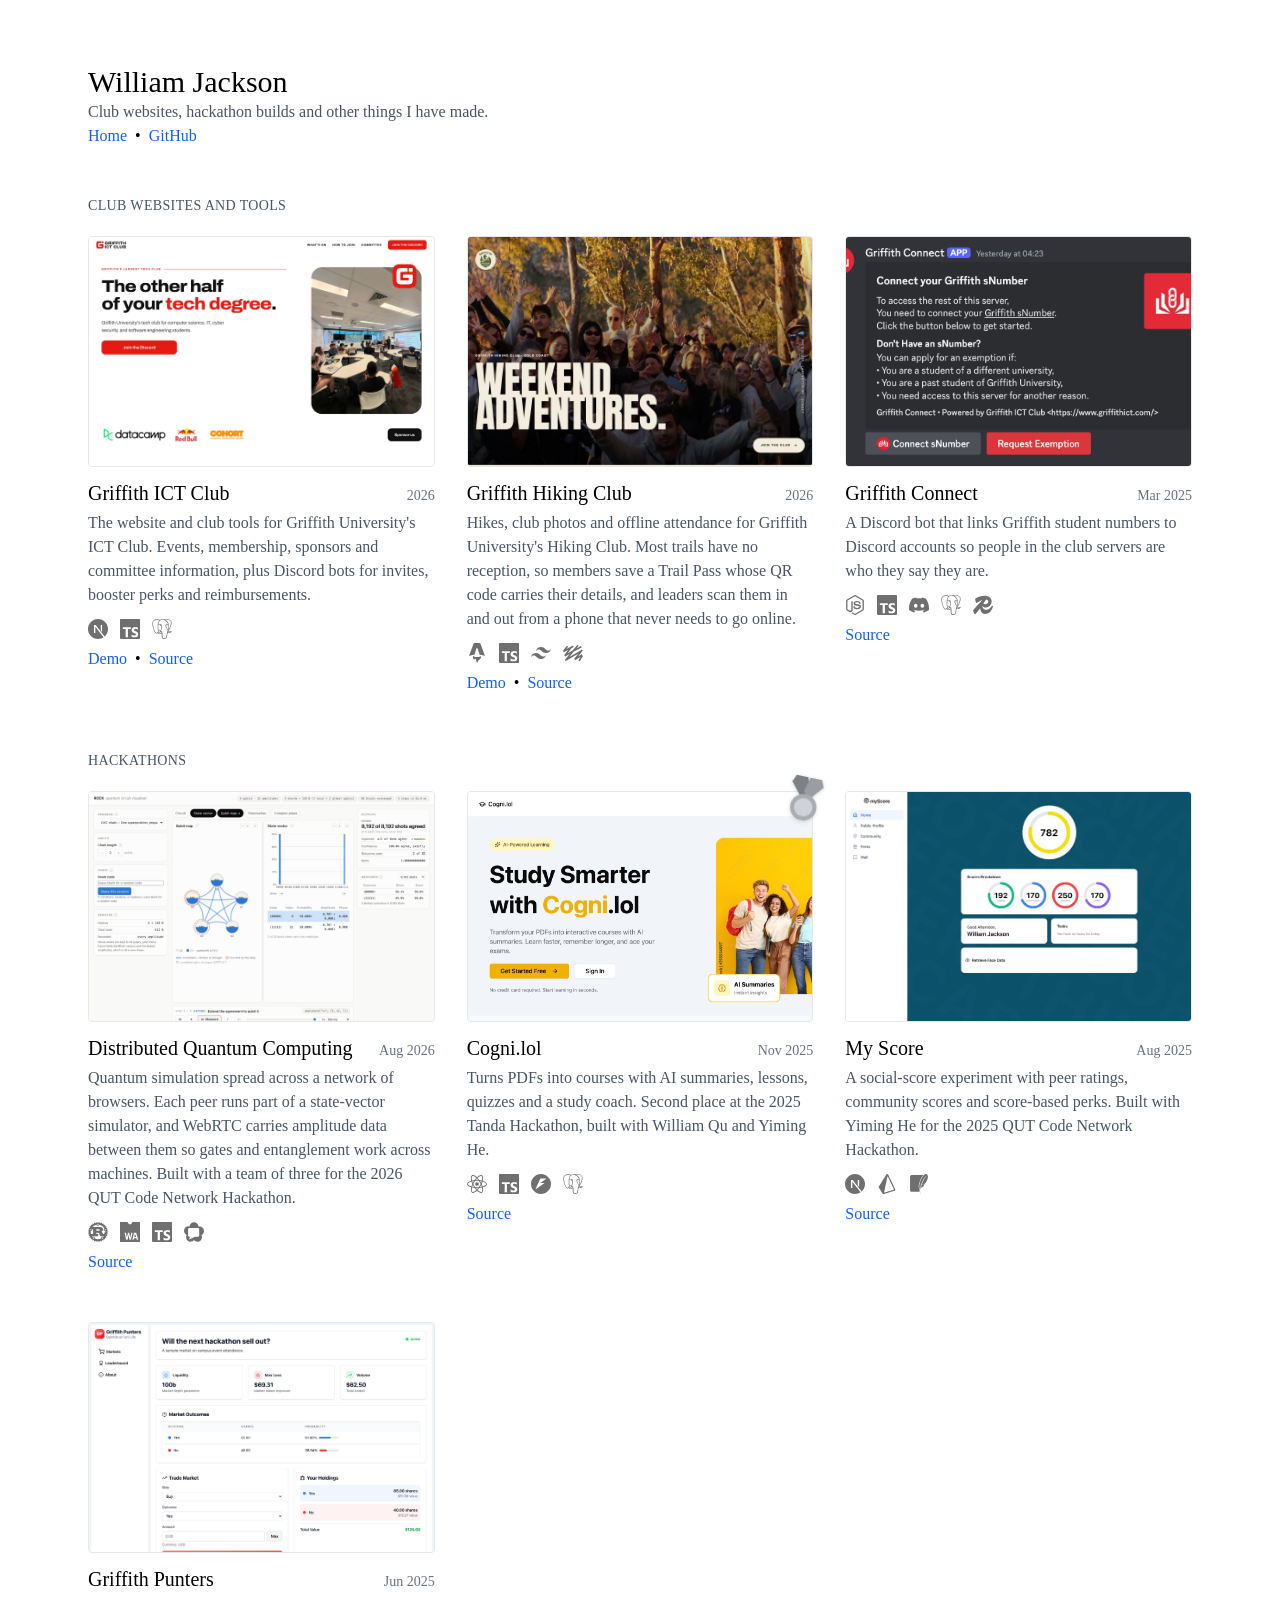
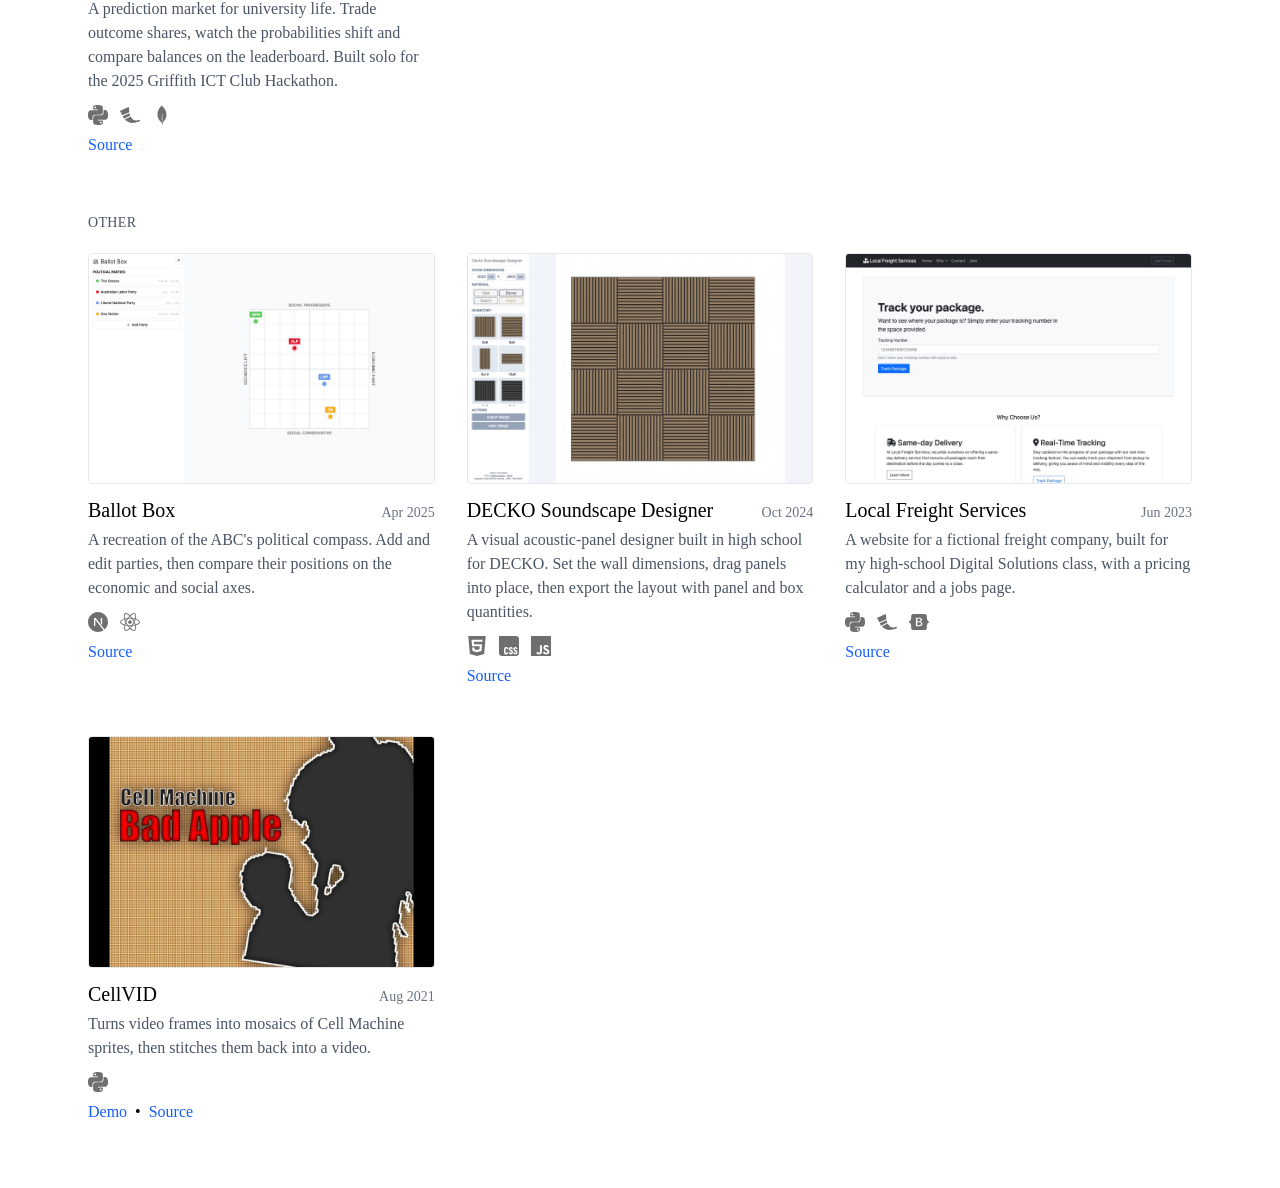
==== projects/index.html @ a57a6706 "add a projects page and link it from the homepage Replaces the Email link on the homepage with Proje" ====
<!doctype html>
<html lang="en" class="h-full">
  <head>
    <meta charset="UTF-8" />
    <meta name="viewport" content="width=device-width, initial-scale=1.0" />
    <title>Projects · William Jackson</title>
    <link rel="stylesheet" href="../output.css" />
    <link rel="icon" href="../favicon.png" type="image/png" />
  </head>
  <body class="w-full min-h-full font-serif">
    <main class="max-w-6xl mx-auto px-6 py-16">
      <header class="mb-12">
        <h1 class="text-3xl">
          <a href="../" class="hover:underline">William Jackson</a>
        </h1>
        <p class="text-md text-gray-600">
          Club websites, hackathon builds and other things I have made.
        </p>
        <div class="flex">
          <a href="../" class="text-blue-600 hover:underline">Home</a>
          <span class="mx-2">•</span>
          <a
            href="https://github.com/williamjaackson"
            class="text-blue-600 hover:underline"
            title="@williamjaackson"
            >GitHub</a
          >
        </div>
      </header>
      <h2
        class="text-gray-600 tracking-wide uppercase text-sm mb-5 mt-14 first-of-type:mt-0"
      >
        Club websites and tools
      </h2>
      <div class="grid gap-x-8 gap-y-12 sm:grid-cols-2 lg:grid-cols-3">
        <section>
          <a href="https://griffithict.club" class="relative block group/img"
            ><img
              src="./ict-club.jpg"
              alt="Griffith ICT Club homepage with its sponsors"
              class="w-full aspect-[3/2] object-cover object-top rounded border border-gray-200"
              loading="lazy"
          /></a>
          <div class="flex items-baseline justify-between gap-3 mt-3">
            <h3 class="text-xl">Griffith ICT Club</h3>
            <span class="text-sm text-gray-500 shrink-0">2026</span>
          </div>
          <p class="text-gray-600 mt-1">
            The website and club tools for Griffith University's ICT Club.
            Events, membership, sponsors and committee information, plus Discord
            bots for invites, booster perks and reimbursements.
          </p>
          <ul class="flex flex-wrap gap-3 mt-3">
            <li class="group relative cursor-default" data-tag>
              <img
                src="./icons/nextdotjs.svg"
                alt="Next.js"
                class="h-5 w-5 opacity-60 group-hover:opacity-100"
              /><span
                class="pointer-events-none absolute left-1/2 -translate-x-1/2 bottom-full mb-1.5 hidden group-hover:block group-data-open:block whitespace-nowrap rounded bg-gray-800 px-1.5 py-0.5 text-xs text-white"
                >Next.js</span
              >
            </li>
            <li class="group relative cursor-default" data-tag>
              <img
                src="./icons/typescript.svg"
                alt="TypeScript"
                class="h-5 w-5 opacity-60 group-hover:opacity-100"
              /><span
                class="pointer-events-none absolute left-1/2 -translate-x-1/2 bottom-full mb-1.5 hidden group-hover:block group-data-open:block whitespace-nowrap rounded bg-gray-800 px-1.5 py-0.5 text-xs text-white"
                >TypeScript</span
              >
            </li>
            <li class="group relative cursor-default" data-tag>
              <img
                src="./icons/postgresql.svg"
                alt="PostgreSQL"
                class="h-5 w-5 opacity-60 group-hover:opacity-100"
              /><span
                class="pointer-events-none absolute left-1/2 -translate-x-1/2 bottom-full mb-1.5 hidden group-hover:block group-data-open:block whitespace-nowrap rounded bg-gray-800 px-1.5 py-0.5 text-xs text-white"
                >PostgreSQL</span
              >
            </li>
          </ul>
          <p class="mt-2">
            <a
              href="https://griffithict.club"
              class="text-blue-600 hover:underline"
              >Demo</a
            ><span class="mx-2">•</span
            ><a
              href="https://github.com/williamjaackson/griffithict.club"
              class="text-blue-600 hover:underline"
              >Source</a
            >
          </p>
        </section>
        <section>
          <a href="https://griffithhiking.club" class="relative block group/img"
            ><img
              src="./hiking-club.jpg"
              alt="Griffith Hiking Club homepage"
              class="w-full aspect-[3/2] object-cover object-top rounded border border-gray-200"
              loading="lazy"
          /></a>
          <div class="flex items-baseline justify-between gap-3 mt-3">
            <h3 class="text-xl">Griffith Hiking Club</h3>
            <span class="text-sm text-gray-500 shrink-0">2026</span>
          </div>
          <p class="text-gray-600 mt-1">
            Hikes, club photos and offline attendance for Griffith University's
            Hiking Club. Most trails have no reception, so members save a Trail
            Pass whose QR code carries their details, and leaders scan them in
            and out from a phone that never needs to go online.
          </p>
          <ul class="flex flex-wrap gap-3 mt-3">
            <li class="group relative cursor-default" data-tag>
              <img
                src="./icons/astro.svg"
                alt="Astro"
                class="h-5 w-5 opacity-60 group-hover:opacity-100"
              /><span
                class="pointer-events-none absolute left-1/2 -translate-x-1/2 bottom-full mb-1.5 hidden group-hover:block group-data-open:block whitespace-nowrap rounded bg-gray-800 px-1.5 py-0.5 text-xs text-white"
                >Astro</span
              >
            </li>
            <li class="group relative cursor-default" data-tag>
              <img
                src="./icons/typescript.svg"
                alt="TypeScript"
                class="h-5 w-5 opacity-60 group-hover:opacity-100"
              /><span
                class="pointer-events-none absolute left-1/2 -translate-x-1/2 bottom-full mb-1.5 hidden group-hover:block group-data-open:block whitespace-nowrap rounded bg-gray-800 px-1.5 py-0.5 text-xs text-white"
                >TypeScript</span
              >
            </li>
            <li class="group relative cursor-default" data-tag>
              <img
                src="./icons/tailwindcss.svg"
                alt="Tailwind"
                class="h-5 w-5 opacity-60 group-hover:opacity-100"
              /><span
                class="pointer-events-none absolute left-1/2 -translate-x-1/2 bottom-full mb-1.5 hidden group-hover:block group-data-open:block whitespace-nowrap rounded bg-gray-800 px-1.5 py-0.5 text-xs text-white"
                >Tailwind</span
              >
            </li>
            <li class="group relative cursor-default" data-tag>
              <img
                src="./icons/sanity.svg"
                alt="Sanity"
                class="h-5 w-5 opacity-60 group-hover:opacity-100"
              /><span
                class="pointer-events-none absolute left-1/2 -translate-x-1/2 bottom-full mb-1.5 hidden group-hover:block group-data-open:block whitespace-nowrap rounded bg-gray-800 px-1.5 py-0.5 text-xs text-white"
                >Sanity</span
              >
            </li>
          </ul>
          <p class="mt-2">
            <a
              href="https://griffithhiking.club"
              class="text-blue-600 hover:underline"
              >Demo</a
            ><span class="mx-2">•</span
            ><a
              href="https://github.com/williamjaackson/griffithhiking.club"
              class="text-blue-600 hover:underline"
              >Source</a
            >
          </p>
        </section>
        <section>
          <a
            href="https://github.com/williamjaackson/griffith-connect"
            class="relative block group/img"
            ><img
              src="./griffith-connect.png"
              alt="The Griffith Connect welcome message in Discord"
              class="w-full aspect-[3/2] object-cover object-top rounded border border-gray-200"
              loading="lazy"
          /></a>
          <div class="flex items-baseline justify-between gap-3 mt-3">
            <h3 class="text-xl">Griffith Connect</h3>
            <span class="text-sm text-gray-500 shrink-0">Mar 2025</span>
          </div>
          <p class="text-gray-600 mt-1">
            A Discord bot that links Griffith student numbers to Discord
            accounts so people in the club servers are who they say they are.
          </p>
          <ul class="flex flex-wrap gap-3 mt-3">
            <li class="group relative cursor-default" data-tag>
              <img
                src="./icons/nodedotjs.svg"
                alt="Node.js"
                class="h-5 w-5 opacity-60 group-hover:opacity-100"
              /><span
                class="pointer-events-none absolute left-1/2 -translate-x-1/2 bottom-full mb-1.5 hidden group-hover:block group-data-open:block whitespace-nowrap rounded bg-gray-800 px-1.5 py-0.5 text-xs text-white"
                >Node.js</span
              >
            </li>
            <li class="group relative cursor-default" data-tag>
              <img
                src="./icons/typescript.svg"
                alt="TypeScript"
                class="h-5 w-5 opacity-60 group-hover:opacity-100"
              /><span
                class="pointer-events-none absolute left-1/2 -translate-x-1/2 bottom-full mb-1.5 hidden group-hover:block group-data-open:block whitespace-nowrap rounded bg-gray-800 px-1.5 py-0.5 text-xs text-white"
                >TypeScript</span
              >
            </li>
            <li class="group relative cursor-default" data-tag>
              <img
                src="./icons/discord.svg"
                alt="Discord.js"
                class="h-5 w-5 opacity-60 group-hover:opacity-100"
              /><span
                class="pointer-events-none absolute left-1/2 -translate-x-1/2 bottom-full mb-1.5 hidden group-hover:block group-data-open:block whitespace-nowrap rounded bg-gray-800 px-1.5 py-0.5 text-xs text-white"
                >Discord.js</span
              >
            </li>
            <li class="group relative cursor-default" data-tag>
              <img
                src="./icons/postgresql.svg"
                alt="PostgreSQL"
                class="h-5 w-5 opacity-60 group-hover:opacity-100"
              /><span
                class="pointer-events-none absolute left-1/2 -translate-x-1/2 bottom-full mb-1.5 hidden group-hover:block group-data-open:block whitespace-nowrap rounded bg-gray-800 px-1.5 py-0.5 text-xs text-white"
                >PostgreSQL</span
              >
            </li>
            <li class="group relative cursor-default" data-tag>
              <img
                src="./icons/redis.svg"
                alt="Redis"
                class="h-5 w-5 opacity-60 group-hover:opacity-100"
              /><span
                class="pointer-events-none absolute left-1/2 -translate-x-1/2 bottom-full mb-1.5 hidden group-hover:block group-data-open:block whitespace-nowrap rounded bg-gray-800 px-1.5 py-0.5 text-xs text-white"
                >Redis</span
              >
            </li>
          </ul>
          <p class="mt-2">
            <a
              href="https://github.com/williamjaackson/griffith-connect"
              class="text-blue-600 hover:underline"
              >Source</a
            >
          </p>
        </section>
      </div>
      <h2
        class="text-gray-600 tracking-wide uppercase text-sm mb-5 mt-14 first-of-type:mt-0"
      >
        Hackathons
      </h2>
      <div class="grid gap-x-8 gap-y-12 sm:grid-cols-2 lg:grid-cols-3">
        <section>
          <a
            href="https://github.com/williamjaackson/distributed-quantum-computing"
            class="relative block group/img"
            ><img
              src="./quantum.jpg"
              alt="Five-qubit GHZ simulation showing the qubit map and state vector"
              class="w-full aspect-[3/2] object-cover object-top rounded border border-gray-200"
              loading="lazy"
          /></a>
          <div class="flex items-baseline justify-between gap-3 mt-3">
            <h3 class="text-xl">Distributed Quantum Computing</h3>
            <span class="text-sm text-gray-500 shrink-0">Aug 2026</span>
          </div>
          <p class="text-gray-600 mt-1">
            Quantum simulation spread across a network of browsers. Each peer
            runs part of a state-vector simulator, and WebRTC carries amplitude
            data between them so gates and entanglement work across machines.
            Built with a team of three for the 2026 QUT Code Network Hackathon.
          </p>
          <ul class="flex flex-wrap gap-3 mt-3">
            <li class="group relative cursor-default" data-tag>
              <img
                src="./icons/rust.svg"
                alt="Rust"
                class="h-5 w-5 opacity-60 group-hover:opacity-100"
              /><span
                class="pointer-events-none absolute left-1/2 -translate-x-1/2 bottom-full mb-1.5 hidden group-hover:block group-data-open:block whitespace-nowrap rounded bg-gray-800 px-1.5 py-0.5 text-xs text-white"
                >Rust</span
              >
            </li>
            <li class="group relative cursor-default" data-tag>
              <img
                src="./icons/webassembly.svg"
                alt="WebAssembly"
                class="h-5 w-5 opacity-60 group-hover:opacity-100"
              /><span
                class="pointer-events-none absolute left-1/2 -translate-x-1/2 bottom-full mb-1.5 hidden group-hover:block group-data-open:block whitespace-nowrap rounded bg-gray-800 px-1.5 py-0.5 text-xs text-white"
                >WebAssembly</span
              >
            </li>
            <li class="group relative cursor-default" data-tag>
              <img
                src="./icons/typescript.svg"
                alt="TypeScript"
                class="h-5 w-5 opacity-60 group-hover:opacity-100"
              /><span
                class="pointer-events-none absolute left-1/2 -translate-x-1/2 bottom-full mb-1.5 hidden group-hover:block group-data-open:block whitespace-nowrap rounded bg-gray-800 px-1.5 py-0.5 text-xs text-white"
                >TypeScript</span
              >
            </li>
            <li class="group relative cursor-default" data-tag>
              <img
                src="./icons/webrtc.svg"
                alt="WebRTC"
                class="h-5 w-5 opacity-60 group-hover:opacity-100"
              /><span
                class="pointer-events-none absolute left-1/2 -translate-x-1/2 bottom-full mb-1.5 hidden group-hover:block group-data-open:block whitespace-nowrap rounded bg-gray-800 px-1.5 py-0.5 text-xs text-white"
                >WebRTC</span
              >
            </li>
          </ul>
          <p class="mt-2">
            <a
              href="https://github.com/williamjaackson/distributed-quantum-computing"
              class="text-blue-600 hover:underline"
              >Source</a
            >
          </p>
        </section>
        <section>
          <a
            href="https://github.com/williamjaackson/cogni.lol"
            class="relative block group/img"
            ><img
              src="./cogni-home.jpg"
              alt="Cogni.lol homepage"
              class="w-full aspect-[3/2] object-cover object-left-top rounded border border-gray-200"
              loading="lazy" /><span class="absolute -top-4 -right-4 rotate-12"
              ><svg
                xmlns="http://www.w3.org/2000/svg"
                viewBox="0 0 24 24"
                class="h-12 w-12 drop-shadow-sm"
                aria-label="Second place"
              >
                <path fill="#7d8187" d="M5.5 1h6l1.8 7.2-3.3 3.6L4 4.6z" />
                <path fill="#9a9ea4" d="M18.5 1h-6l-1.8 7.2 3.3 3.6L20 4.6z" />
                <circle cx="12" cy="16.2" r="6.6" fill="#a9acb1" />
                <circle cx="12" cy="16.2" r="4.6" fill="#d0d2d5" /></svg></span
          ></a>
          <div class="flex items-baseline justify-between gap-3 mt-3">
            <h3 class="text-xl">Cogni.lol</h3>
            <span class="text-sm text-gray-500 shrink-0">Nov 2025</span>
          </div>
          <p class="text-gray-600 mt-1">
            Turns PDFs into courses with AI summaries, lessons, quizzes and a
            study coach. Second place at the 2025 Tanda Hackathon, built with
            William Qu and Yiming He.
          </p>
          <ul class="flex flex-wrap gap-3 mt-3">
            <li class="group relative cursor-default" data-tag>
              <img
                src="./icons/react.svg"
                alt="React"
                class="h-5 w-5 opacity-60 group-hover:opacity-100"
              /><span
                class="pointer-events-none absolute left-1/2 -translate-x-1/2 bottom-full mb-1.5 hidden group-hover:block group-data-open:block whitespace-nowrap rounded bg-gray-800 px-1.5 py-0.5 text-xs text-white"
                >React</span
              >
            </li>
            <li class="group relative cursor-default" data-tag>
              <img
                src="./icons/typescript.svg"
                alt="TypeScript"
                class="h-5 w-5 opacity-60 group-hover:opacity-100"
              /><span
                class="pointer-events-none absolute left-1/2 -translate-x-1/2 bottom-full mb-1.5 hidden group-hover:block group-data-open:block whitespace-nowrap rounded bg-gray-800 px-1.5 py-0.5 text-xs text-white"
                >TypeScript</span
              >
            </li>
            <li class="group relative cursor-default" data-tag>
              <img
                src="./icons/fastapi.svg"
                alt="FastAPI"
                class="h-5 w-5 opacity-60 group-hover:opacity-100"
              /><span
                class="pointer-events-none absolute left-1/2 -translate-x-1/2 bottom-full mb-1.5 hidden group-hover:block group-data-open:block whitespace-nowrap rounded bg-gray-800 px-1.5 py-0.5 text-xs text-white"
                >FastAPI</span
              >
            </li>
            <li class="group relative cursor-default" data-tag>
              <img
                src="./icons/postgresql.svg"
                alt="PostgreSQL"
                class="h-5 w-5 opacity-60 group-hover:opacity-100"
              /><span
                class="pointer-events-none absolute left-1/2 -translate-x-1/2 bottom-full mb-1.5 hidden group-hover:block group-data-open:block whitespace-nowrap rounded bg-gray-800 px-1.5 py-0.5 text-xs text-white"
                >PostgreSQL</span
              >
            </li>
          </ul>
          <p class="mt-2">
            <a
              href="https://github.com/williamjaackson/cogni.lol"
              class="text-blue-600 hover:underline"
              >Source</a
            >
          </p>
        </section>
        <section>
          <a
            href="https://github.com/williamjaackson/my-score"
            class="relative block group/img"
            ><img
              src="./my-score.jpg"
              alt="The My Score dashboard with illustrative scores"
              class="w-full aspect-[3/2] object-cover object-top rounded border border-gray-200"
              loading="lazy"
          /></a>
          <div class="flex items-baseline justify-between gap-3 mt-3">
            <h3 class="text-xl">My Score</h3>
            <span class="text-sm text-gray-500 shrink-0">Aug 2025</span>
          </div>
          <p class="text-gray-600 mt-1">
            A social-score experiment with peer ratings, community scores and
            score-based perks. Built with Yiming He for the 2025 QUT Code
            Network Hackathon.
          </p>
          <ul class="flex flex-wrap gap-3 mt-3">
            <li class="group relative cursor-default" data-tag>
              <img
                src="./icons/nextdotjs.svg"
                alt="Next.js"
                class="h-5 w-5 opacity-60 group-hover:opacity-100"
              /><span
                class="pointer-events-none absolute left-1/2 -translate-x-1/2 bottom-full mb-1.5 hidden group-hover:block group-data-open:block whitespace-nowrap rounded bg-gray-800 px-1.5 py-0.5 text-xs text-white"
                >Next.js</span
              >
            </li>
            <li class="group relative cursor-default" data-tag>
              <img
                src="./icons/prisma.svg"
                alt="Prisma"
                class="h-5 w-5 opacity-60 group-hover:opacity-100"
              /><span
                class="pointer-events-none absolute left-1/2 -translate-x-1/2 bottom-full mb-1.5 hidden group-hover:block group-data-open:block whitespace-nowrap rounded bg-gray-800 px-1.5 py-0.5 text-xs text-white"
                >Prisma</span
              >
            </li>
            <li class="group relative cursor-default" data-tag>
              <img
                src="./icons/sqlite.svg"
                alt="SQLite"
                class="h-5 w-5 opacity-60 group-hover:opacity-100"
              /><span
                class="pointer-events-none absolute left-1/2 -translate-x-1/2 bottom-full mb-1.5 hidden group-hover:block group-data-open:block whitespace-nowrap rounded bg-gray-800 px-1.5 py-0.5 text-xs text-white"
                >SQLite</span
              >
            </li>
          </ul>
          <p class="mt-2">
            <a
              href="https://github.com/williamjaackson/my-score"
              class="text-blue-600 hover:underline"
              >Source</a
            >
          </p>
        </section>
        <section>
          <a
            href="https://github.com/williamjaackson/griffith-punters"
            class="relative block group/img"
            ><img
              src="./griffith-punters.jpg"
              alt="A Griffith Punters market with sample data"
              class="w-full aspect-[3/2] object-cover object-top rounded border border-gray-200"
              loading="lazy"
          /></a>
          <div class="flex items-baseline justify-between gap-3 mt-3">
            <h3 class="text-xl">Griffith Punters</h3>
            <span class="text-sm text-gray-500 shrink-0">Jun 2025</span>
          </div>
          <p class="text-gray-600 mt-1">
            A prediction market for university life. Trade outcome shares, watch
            the probabilities shift and compare balances on the leaderboard.
            Built solo for the 2025 Griffith ICT Club Hackathon.
          </p>
          <ul class="flex flex-wrap gap-3 mt-3">
            <li class="group relative cursor-default" data-tag>
              <img
                src="./icons/python.svg"
                alt="Python"
                class="h-5 w-5 opacity-60 group-hover:opacity-100"
              /><span
                class="pointer-events-none absolute left-1/2 -translate-x-1/2 bottom-full mb-1.5 hidden group-hover:block group-data-open:block whitespace-nowrap rounded bg-gray-800 px-1.5 py-0.5 text-xs text-white"
                >Python</span
              >
            </li>
            <li class="group relative cursor-default" data-tag>
              <img
                src="./icons/flask.svg"
                alt="Flask"
                class="h-5 w-5 opacity-60 group-hover:opacity-100"
              /><span
                class="pointer-events-none absolute left-1/2 -translate-x-1/2 bottom-full mb-1.5 hidden group-hover:block group-data-open:block whitespace-nowrap rounded bg-gray-800 px-1.5 py-0.5 text-xs text-white"
                >Flask</span
              >
            </li>
            <li class="group relative cursor-default" data-tag>
              <img
                src="./icons/mongodb.svg"
                alt="MongoDB"
                class="h-5 w-5 opacity-60 group-hover:opacity-100"
              /><span
                class="pointer-events-none absolute left-1/2 -translate-x-1/2 bottom-full mb-1.5 hidden group-hover:block group-data-open:block whitespace-nowrap rounded bg-gray-800 px-1.5 py-0.5 text-xs text-white"
                >MongoDB</span
              >
            </li>
          </ul>
          <p class="mt-2">
            <a
              href="https://github.com/williamjaackson/griffith-punters"
              class="text-blue-600 hover:underline"
              >Source</a
            >
          </p>
        </section>
      </div>
      <h2
        class="text-gray-600 tracking-wide uppercase text-sm mb-5 mt-14 first-of-type:mt-0"
      >
        Other
      </h2>
      <div class="grid gap-x-8 gap-y-12 sm:grid-cols-2 lg:grid-cols-3">
        <section>
          <a
            href="https://github.com/williamjaackson/ballot-box"
            class="relative block group/img"
            ><img
              src="./ballot-box.jpg"
              alt="The Ballot Box political compass and party editor"
              class="w-full aspect-[3/2] object-cover object-top rounded border border-gray-200"
              loading="lazy"
          /></a>
          <div class="flex items-baseline justify-between gap-3 mt-3">
            <h3 class="text-xl">Ballot Box</h3>
            <span class="text-sm text-gray-500 shrink-0">Apr 2025</span>
          </div>
          <p class="text-gray-600 mt-1">
            A recreation of the ABC's political compass. Add and edit parties,
            then compare their positions on the economic and social axes.
          </p>
          <ul class="flex flex-wrap gap-3 mt-3">
            <li class="group relative cursor-default" data-tag>
              <img
                src="./icons/nextdotjs.svg"
                alt="Next.js"
                class="h-5 w-5 opacity-60 group-hover:opacity-100"
              /><span
                class="pointer-events-none absolute left-1/2 -translate-x-1/2 bottom-full mb-1.5 hidden group-hover:block group-data-open:block whitespace-nowrap rounded bg-gray-800 px-1.5 py-0.5 text-xs text-white"
                >Next.js</span
              >
            </li>
            <li class="group relative cursor-default" data-tag>
              <img
                src="./icons/react.svg"
                alt="React"
                class="h-5 w-5 opacity-60 group-hover:opacity-100"
              /><span
                class="pointer-events-none absolute left-1/2 -translate-x-1/2 bottom-full mb-1.5 hidden group-hover:block group-data-open:block whitespace-nowrap rounded bg-gray-800 px-1.5 py-0.5 text-xs text-white"
                >React</span
              >
            </li>
          </ul>
          <p class="mt-2">
            <a
              href="https://github.com/williamjaackson/ballot-box"
              class="text-blue-600 hover:underline"
              >Source</a
            >
          </p>
        </section>
        <section>
          <a
            href="https://github.com/williamjaackson/decko-soundscape"
            class="relative block group/img"
            ><img
              src="./decko-soundscape.jpg"
              alt="Acoustic panels arranged in the Soundscape designer"
              class="w-full aspect-[3/2] object-cover object-top rounded border border-gray-200"
              loading="lazy"
          /></a>
          <div class="flex items-baseline justify-between gap-3 mt-3">
            <h3 class="text-xl">DECKO Soundscape Designer</h3>
            <span class="text-sm text-gray-500 shrink-0">Oct 2024</span>
          </div>
          <p class="text-gray-600 mt-1">
            A visual acoustic-panel designer built in high school for DECKO. Set
            the wall dimensions, drag panels into place, then export the layout
            with panel and box quantities.
          </p>
          <ul class="flex flex-wrap gap-3 mt-3">
            <li class="group relative cursor-default" data-tag>
              <img
                src="./icons/html5.svg"
                alt="HTML"
                class="h-5 w-5 opacity-60 group-hover:opacity-100"
              /><span
                class="pointer-events-none absolute left-1/2 -translate-x-1/2 bottom-full mb-1.5 hidden group-hover:block group-data-open:block whitespace-nowrap rounded bg-gray-800 px-1.5 py-0.5 text-xs text-white"
                >HTML</span
              >
            </li>
            <li class="group relative cursor-default" data-tag>
              <img
                src="./icons/css.svg"
                alt="CSS"
                class="h-5 w-5 opacity-60 group-hover:opacity-100"
              /><span
                class="pointer-events-none absolute left-1/2 -translate-x-1/2 bottom-full mb-1.5 hidden group-hover:block group-data-open:block whitespace-nowrap rounded bg-gray-800 px-1.5 py-0.5 text-xs text-white"
                >CSS</span
              >
            </li>
            <li class="group relative cursor-default" data-tag>
              <img
                src="./icons/javascript.svg"
                alt="JavaScript"
                class="h-5 w-5 opacity-60 group-hover:opacity-100"
              /><span
                class="pointer-events-none absolute left-1/2 -translate-x-1/2 bottom-full mb-1.5 hidden group-hover:block group-data-open:block whitespace-nowrap rounded bg-gray-800 px-1.5 py-0.5 text-xs text-white"
                >JavaScript</span
              >
            </li>
          </ul>
          <p class="mt-2">
            <a
              href="https://github.com/williamjaackson/decko-soundscape"
              class="text-blue-600 hover:underline"
              >Source</a
            >
          </p>
        </section>
        <section>
          <a
            href="https://github.com/williamjaackson/local-freight-services"
            class="relative block group/img"
            ><img
              src="./local-freight.jpg"
              alt="Local Freight Services homepage"
              class="w-full aspect-[3/2] object-cover object-top rounded border border-gray-200"
              loading="lazy"
          /></a>
          <div class="flex items-baseline justify-between gap-3 mt-3">
            <h3 class="text-xl">Local Freight Services</h3>
            <span class="text-sm text-gray-500 shrink-0">Jun 2023</span>
          </div>
          <p class="text-gray-600 mt-1">
            A website for a fictional freight company, built for my high-school
            Digital Solutions class, with a pricing calculator and a jobs page.
          </p>
          <ul class="flex flex-wrap gap-3 mt-3">
            <li class="group relative cursor-default" data-tag>
              <img
                src="./icons/python.svg"
                alt="Python"
                class="h-5 w-5 opacity-60 group-hover:opacity-100"
              /><span
                class="pointer-events-none absolute left-1/2 -translate-x-1/2 bottom-full mb-1.5 hidden group-hover:block group-data-open:block whitespace-nowrap rounded bg-gray-800 px-1.5 py-0.5 text-xs text-white"
                >Python</span
              >
            </li>
            <li class="group relative cursor-default" data-tag>
              <img
                src="./icons/flask.svg"
                alt="Flask"
                class="h-5 w-5 opacity-60 group-hover:opacity-100"
              /><span
                class="pointer-events-none absolute left-1/2 -translate-x-1/2 bottom-full mb-1.5 hidden group-hover:block group-data-open:block whitespace-nowrap rounded bg-gray-800 px-1.5 py-0.5 text-xs text-white"
                >Flask</span
              >
            </li>
            <li class="group relative cursor-default" data-tag>
              <img
                src="./icons/bootstrap.svg"
                alt="Bootstrap"
                class="h-5 w-5 opacity-60 group-hover:opacity-100"
              /><span
                class="pointer-events-none absolute left-1/2 -translate-x-1/2 bottom-full mb-1.5 hidden group-hover:block group-data-open:block whitespace-nowrap rounded bg-gray-800 px-1.5 py-0.5 text-xs text-white"
                >Bootstrap</span
              >
            </li>
          </ul>
          <p class="mt-2">
            <a
              href="https://github.com/williamjaackson/local-freight-services"
              class="text-blue-600 hover:underline"
              >Source</a
            >
          </p>
        </section>
        <section>
          <a
            href="https://www.youtube.com/watch?v=GOGt6hSMo48"
            class="relative block group/img"
            ><img
              src="./cellvid-bad-apple.jpg"
              alt="Bad Apple rendered with CellVID"
              class="w-full aspect-[3/2] object-cover object-top rounded border border-gray-200"
              loading="lazy"
          /></a>
          <div class="flex items-baseline justify-between gap-3 mt-3">
            <h3 class="text-xl">CellVID</h3>
            <span class="text-sm text-gray-500 shrink-0">Aug 2021</span>
          </div>
          <p class="text-gray-600 mt-1">
            Turns video frames into mosaics of Cell Machine sprites, then
            stitches them back into a video.
          </p>
          <ul class="flex flex-wrap gap-3 mt-3">
            <li class="group relative cursor-default" data-tag>
              <img
                src="./icons/python.svg"
                alt="Python"
                class="h-5 w-5 opacity-60 group-hover:opacity-100"
              /><span
                class="pointer-events-none absolute left-1/2 -translate-x-1/2 bottom-full mb-1.5 hidden group-hover:block group-data-open:block whitespace-nowrap rounded bg-gray-800 px-1.5 py-0.5 text-xs text-white"
                >Python</span
              >
            </li>
          </ul>
          <p class="mt-2">
            <a
              href="https://www.youtube.com/watch?v=GOGt6hSMo48"
              class="text-blue-600 hover:underline"
              >Demo</a
            ><span class="mx-2">•</span
            ><a
              href="https://github.com/williamjaackson/CellVID"
              class="text-blue-600 hover:underline"
              >Source</a
            >
          </p>
        </section>
      </div>
    </main>
    <script>
      document.addEventListener("click", (e) => {
        const tag = e.target.closest("[data-tag]");
        document.querySelectorAll("[data-tag][data-open]").forEach((el) => {
          if (el !== tag) el.removeAttribute("data-open");
        });
        if (tag) tag.toggleAttribute("data-open");
      });
    </script>
  </body>
</html>
---- output.css ----
/*! tailwindcss v4.3.3 | MIT License | https://tailwindcss.com */
@layer properties;
@layer theme, base, components, utilities;
@layer theme {
  :root, :host {
    --font-sans: -apple-system, BlinkMacSystemFont, "Segoe UI", Roboto, "Helvetica Neue",
      "Noto Sans", Arial, sans-serif, "Apple Color Emoji", "Segoe UI Emoji",
      "Segoe UI Symbol", "Noto Color Emoji";
    --font-serif: Georgia, Cambria, "Times New Roman", Times, serif;
    --font-mono: ui-monospace, SFMono-Regular, Menlo, Monaco, Consolas, "Liberation Mono",
      "Courier New", monospace;
    --color-blue-600: oklch(54.6% 0.245 262.881);
    --color-gray-200: oklch(92.8% 0.006 264.531);
    --color-gray-500: oklch(55.1% 0.027 264.364);
    --color-gray-600: oklch(44.6% 0.03 256.802);
    --color-gray-800: oklch(27.8% 0.033 256.848);
    --color-white: #fff;
    --spacing: 0.25rem;
    --container-6xl: 72rem;
    --text-xs: 0.75rem;
    --text-xs--line-height: calc(1 / 0.75);
    --text-sm: 0.875rem;
    --text-sm--line-height: calc(1.25 / 0.875);
    --text-xl: 1.25rem;
    --text-xl--line-height: calc(1.75 / 1.25);
    --text-3xl: 1.875rem;
    --text-3xl--line-height: calc(2.25 / 1.875);
    --tracking-wide: 0.025em;
    --drop-shadow-sm: 0 1px 2px rgb(0 0 0 / 0.15);
    --default-font-family: var(--font-sans);
    --default-mono-font-family: var(--font-mono);
  }
}
@layer base {
  *, ::after, ::before, ::backdrop, ::file-selector-button {
    box-sizing: border-box;
    margin: 0;
    padding: 0;
    border: 0 solid;
  }
  html, :host {
    line-height: 1.5;
    -webkit-text-size-adjust: 100%;
    tab-size: 4;
    font-family: var(--default-font-family, -apple-system, BlinkMacSystemFont, "Segoe UI", Roboto, "Helvetica Neue", "Noto Sans", Arial, sans-serif, "Apple Color Emoji", "Segoe UI Emoji", "Segoe UI Symbol", "Noto Color Emoji");
    font-feature-settings: var(--default-font-feature-settings, normal);
    font-variation-settings: var(--default-font-variation-settings, normal);
    -webkit-tap-highlight-color: transparent;
  }
  hr {
    height: 0;
    color: inherit;
    border-top-width: 1px;
  }
  abbr:where([title]) {
    -webkit-text-decoration: underline dotted;
    text-decoration: underline dotted;
  }
  h1, h2, h3, h4, h5, h6 {
    font-size: inherit;
    font-weight: inherit;
  }
  a {
    color: inherit;
    -webkit-text-decoration: inherit;
    text-decoration: inherit;
  }
  b, strong {
    font-weight: bolder;
  }
  code, kbd, samp, pre {
    font-family: var(--default-mono-font-family, ui-monospace, SFMono-Regular, Menlo, Monaco, Consolas, "Liberation Mono", "Courier New", monospace);
    font-feature-settings: var(--default-mono-font-feature-settings, normal);
    font-variation-settings: var(--default-mono-font-variation-settings, normal);
    font-size: 1em;
  }
  small {
    font-size: 80%;
  }
  sub, sup {
    font-size: 75%;
    line-height: 0;
    position: relative;
    vertical-align: baseline;
  }
  sub {
    bottom: -0.25em;
  }
  sup {
    top: -0.5em;
  }
  table {
    text-indent: 0;
    border-color: inherit;
    border-collapse: collapse;
  }
  :-moz-focusring:where(:not(iframe)) {
    outline: auto;
  }
  progress {
    vertical-align: baseline;
  }
  summary {
    display: list-item;
  }
  ol, ul, menu {
    list-style: none;
  }
  img, svg, video, canvas, audio, iframe, embed, object {
    display: block;
    vertical-align: middle;
  }
  img, video {
    max-width: 100%;
    height: auto;
  }
  button, input, select, optgroup, textarea, ::file-selector-button {
    font: inherit;
    font-feature-settings: inherit;
    font-variation-settings: inherit;
    letter-spacing: inherit;
    color: inherit;
    border-radius: 0;
    background-color: transparent;
    opacity: 1;
  }
  :where(select:is([multiple], [size])) optgroup {
    font-weight: bolder;
  }
  :where(select:is([multiple], [size])) optgroup option {
    padding-inline-start: 20px;
  }
  ::file-selector-button {
    margin-inline-end: 4px;
  }
  ::placeholder {
    opacity: 1;
  }
  @supports (not (-webkit-appearance: -apple-pay-button))  or (contain-intrinsic-size: 1px) {
    ::placeholder {
      color: currentcolor;
      @supports (color: color-mix(in lab, red, red)) {
        color: color-mix(in oklab, currentcolor 50%, transparent);
      }
    }
  }
  textarea {
    resize: vertical;
  }
  ::-webkit-search-decoration {
    -webkit-appearance: none;
  }
  ::-webkit-date-and-time-value {
    min-height: 1lh;
    text-align: inherit;
  }
  ::-webkit-datetime-edit {
    display: inline-flex;
  }
  ::-webkit-datetime-edit-fields-wrapper {
    padding: 0;
  }
  ::-webkit-datetime-edit, ::-webkit-datetime-edit-year-field, ::-webkit-datetime-edit-month-field, ::-webkit-datetime-edit-day-field, ::-webkit-datetime-edit-hour-field, ::-webkit-datetime-edit-minute-field, ::-webkit-datetime-edit-second-field, ::-webkit-datetime-edit-millisecond-field, ::-webkit-datetime-edit-meridiem-field {
    padding-block: 0;
  }
  ::-webkit-calendar-picker-indicator {
    line-height: 1;
  }
  :-moz-ui-invalid {
    box-shadow: none;
  }
  button, input:where([type="button"], [type="reset"], [type="submit"]), ::file-selector-button {
    appearance: button;
  }
  ::-webkit-inner-spin-button, ::-webkit-outer-spin-button {
    height: auto;
  }
  [hidden]:where(:not([hidden="until-found"])) {
    display: none !important;
  }
}
@layer utilities {
  .pointer-events-none {
    pointer-events: none;
  }
  .absolute {
    position: absolute;
  }
  .relative {
    position: relative;
  }
  .-top-4 {
    top: calc(var(--spacing) * -4);
  }
  .-right-4 {
    right: calc(var(--spacing) * -4);
  }
  .bottom-full {
    bottom: 100%;
  }
  .left-1\/2 {
    left: calc(1 / 2 * 100%);
  }
  .mx-2 {
    margin-inline: calc(var(--spacing) * 2);
  }
  .mx-4 {
    margin-inline: calc(var(--spacing) * 4);
  }
  .mx-auto {
    margin-inline: auto;
  }
  .mt-1 {
    margin-top: var(--spacing);
  }
  .mt-2 {
    margin-top: calc(var(--spacing) * 2);
  }
  .mt-3 {
    margin-top: calc(var(--spacing) * 3);
  }
  .mt-14 {
    margin-top: calc(var(--spacing) * 14);
  }
  .mb-1\.5 {
    margin-bottom: calc(var(--spacing) * 1.5);
  }
  .mb-5 {
    margin-bottom: calc(var(--spacing) * 5);
  }
  .mb-12 {
    margin-bottom: calc(var(--spacing) * 12);
  }
  .block {
    display: block;
  }
  .flex {
    display: flex;
  }
  .grid {
    display: grid;
  }
  .hidden {
    display: none;
  }
  .aspect-\[3\/2\] {
    aspect-ratio: 3/2;
  }
  .h-5 {
    height: calc(var(--spacing) * 5);
  }
  .h-12 {
    height: calc(var(--spacing) * 12);
  }
  .h-full {
    height: 100%;
  }
  .min-h-full {
    min-height: 100%;
  }
  .w-5 {
    width: calc(var(--spacing) * 5);
  }
  .w-12 {
    width: calc(var(--spacing) * 12);
  }
  .w-full {
    width: 100%;
  }
  .max-w-6xl {
    max-width: var(--container-6xl);
  }
  .shrink-0 {
    flex-shrink: 0;
  }
  .-translate-x-1\/2 {
    --tw-translate-x: calc(calc(1 / 2 * 100%) * -1);
    translate: var(--tw-translate-x) var(--tw-translate-y);
  }
  .rotate-12 {
    rotate: 12deg;
  }
  .cursor-default {
    cursor: default;
  }
  .flex-wrap {
    flex-wrap: wrap;
  }
  .place-items-center {
    place-items: center;
  }
  .items-baseline {
    align-items: baseline;
  }
  .justify-between {
    justify-content: space-between;
  }
  .justify-center {
    justify-content: center;
  }
  .gap-3 {
    gap: calc(var(--spacing) * 3);
  }
  .gap-x-8 {
    column-gap: calc(var(--spacing) * 8);
  }
  .gap-y-12 {
    row-gap: calc(var(--spacing) * 12);
  }
  .rounded {
    border-radius: 0.25rem;
  }
  .border {
    border-style: var(--tw-border-style);
    border-width: 1px;
  }
  .border-gray-200 {
    border-color: var(--color-gray-200);
  }
  .bg-gray-800 {
    background-color: var(--color-gray-800);
  }
  .object-cover {
    object-fit: cover;
  }
  .object-left-top {
    object-position: left top;
  }
  .object-top {
    object-position: top;
  }
  .px-1\.5 {
    padding-inline: calc(var(--spacing) * 1.5);
  }
  .px-6 {
    padding-inline: calc(var(--spacing) * 6);
  }
  .py-0\.5 {
    padding-block: calc(var(--spacing) * 0.5);
  }
  .py-16 {
    padding-block: calc(var(--spacing) * 16);
  }
  .text-center {
    text-align: center;
  }
  .font-serif {
    font-family: var(--font-serif);
  }
  .text-3xl {
    font-size: var(--text-3xl);
    line-height: var(--tw-leading, var(--text-3xl--line-height));
  }
  .text-sm {
    font-size: var(--text-sm);
    line-height: var(--tw-leading, var(--text-sm--line-height));
  }
  .text-xl {
    font-size: var(--text-xl);
    line-height: var(--tw-leading, var(--text-xl--line-height));
  }
  .text-xs {
    font-size: var(--text-xs);
    line-height: var(--tw-leading, var(--text-xs--line-height));
  }
  .tracking-wide {
    --tw-tracking: var(--tracking-wide);
    letter-spacing: var(--tracking-wide);
  }
  .whitespace-nowrap {
    white-space: nowrap;
  }
  .text-blue-600 {
    color: var(--color-blue-600);
  }
  .text-gray-500 {
    color: var(--color-gray-500);
  }
  .text-gray-600 {
    color: var(--color-gray-600);
  }
  .text-white {
    color: var(--color-white);
  }
  .uppercase {
    text-transform: uppercase;
  }
  .opacity-60 {
    opacity: 60%;
  }
  .drop-shadow-sm {
    --tw-drop-shadow-size: drop-shadow(0 1px 2px var(--tw-drop-shadow-color, rgb(0 0 0 / 0.15)));
    --tw-drop-shadow: drop-shadow(var(--drop-shadow-sm));
    filter: var(--tw-blur,) var(--tw-brightness,) var(--tw-contrast,) var(--tw-grayscale,) var(--tw-hue-rotate,) var(--tw-invert,) var(--tw-saturate,) var(--tw-sepia,) var(--tw-drop-shadow,);
  }
  @media (hover: hover) {
    .group-hover\:block:is(:where(.group):hover *) {
      display: block;
    }
    .group-hover\:opacity-100:is(:where(.group):hover *) {
      opacity: 100%;
    }
  }
  .group-data-open\:block:is(:where(.group)[data-open] *) {
    display: block;
  }
  .first-of-type\:mt-0:first-of-type {
    margin-top: 0px;
  }
  @media (hover: hover) {
    .hover\:underline:hover {
      text-decoration-line: underline;
    }
  }
  @media (width >= 40rem) {
    .sm\:grid-cols-2 {
      grid-template-columns: repeat(2, minmax(0, 1fr));
    }
  }
  @media (width >= 64rem) {
    .lg\:grid-cols-3 {
      grid-template-columns: repeat(3, minmax(0, 1fr));
    }
  }
}
@property --tw-translate-x {
  syntax: "*";
  inherits: false;
  initial-value: 0;
}
@property --tw-translate-y {
  syntax: "*";
  inherits: false;
  initial-value: 0;
}
@property --tw-translate-z {
  syntax: "*";
  inherits: false;
  initial-value: 0;
}
@property --tw-border-style {
  syntax: "*";
  inherits: false;
  initial-value: solid;
}
@property --tw-tracking {
  syntax: "*";
  inherits: false;
}
@property --tw-blur {
  syntax: "*";
  inherits: false;
}
@property --tw-brightness {
  syntax: "*";
  inherits: false;
}
@property --tw-contrast {
  syntax: "*";
  inherits: false;
}
@property --tw-grayscale {
  syntax: "*";
  inherits: false;
}
@property --tw-hue-rotate {
  syntax: "*";
  inherits: false;
}
@property --tw-invert {
  syntax: "*";
  inherits: false;
}
@property --tw-opacity {
  syntax: "*";
  inherits: false;
}
@property --tw-saturate {
  syntax: "*";
  inherits: false;
}
@property --tw-sepia {
  syntax: "*";
  inherits: false;
}
@property --tw-drop-shadow {
  syntax: "*";
  inherits: false;
}
@property --tw-drop-shadow-color {
  syntax: "*";
  inherits: false;
}
@property --tw-drop-shadow-alpha {
  syntax: "<percentage>";
  inherits: false;
  initial-value: 100%;
}
@property --tw-drop-shadow-size {
  syntax: "*";
  inherits: false;
}
@layer properties {
  @supports ((-webkit-hyphens: none) and (not (margin-trim: inline))) or ((-moz-orient: inline) and (not (color:rgb(from red r g b)))) {
    *, ::before, ::after, ::backdrop {
      --tw-translate-x: 0;
      --tw-translate-y: 0;
      --tw-translate-z: 0;
      --tw-border-style: solid;
      --tw-tracking: initial;
      --tw-blur: initial;
      --tw-brightness: initial;
      --tw-contrast: initial;
      --tw-grayscale: initial;
      --tw-hue-rotate: initial;
      --tw-invert: initial;
      --tw-opacity: initial;
      --tw-saturate: initial;
      --tw-sepia: initial;
      --tw-drop-shadow: initial;
      --tw-drop-shadow-color: initial;
      --tw-drop-shadow-alpha: 100%;
      --tw-drop-shadow-size: initial;
    }
  }
}
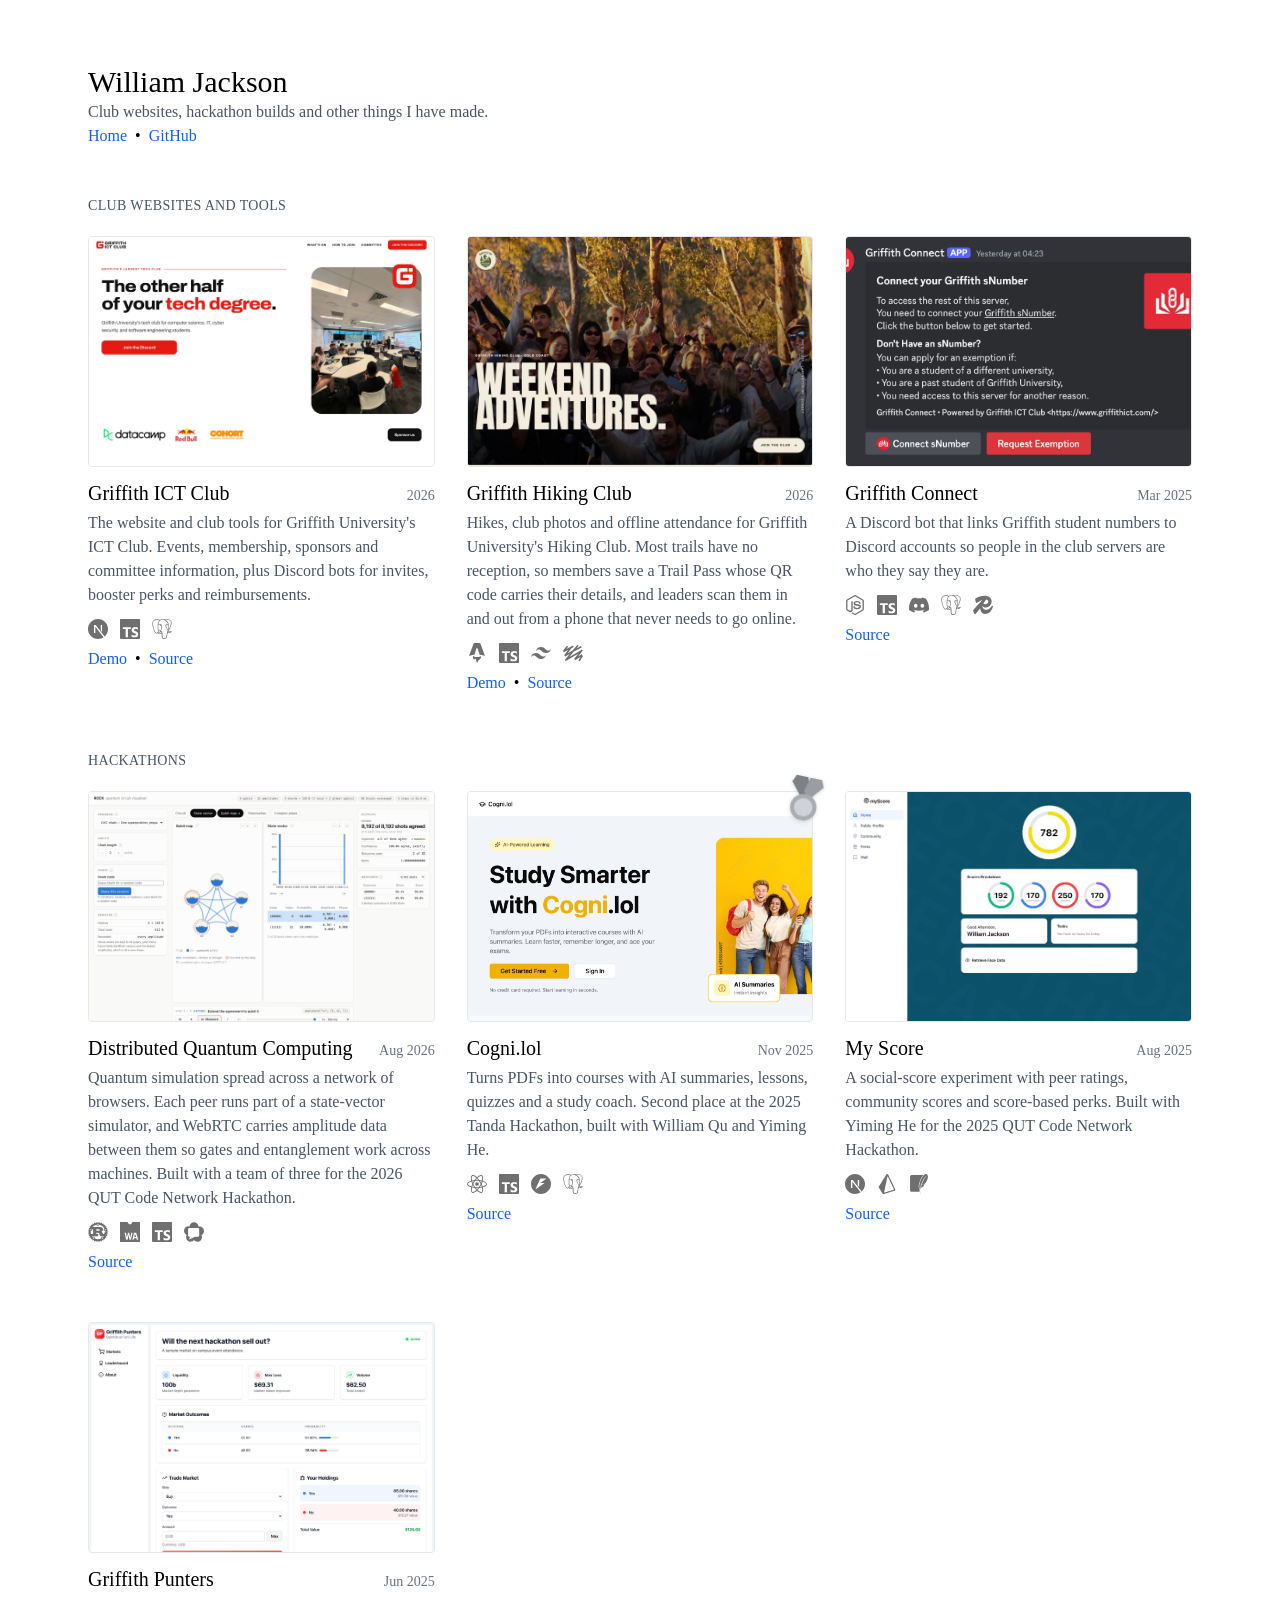
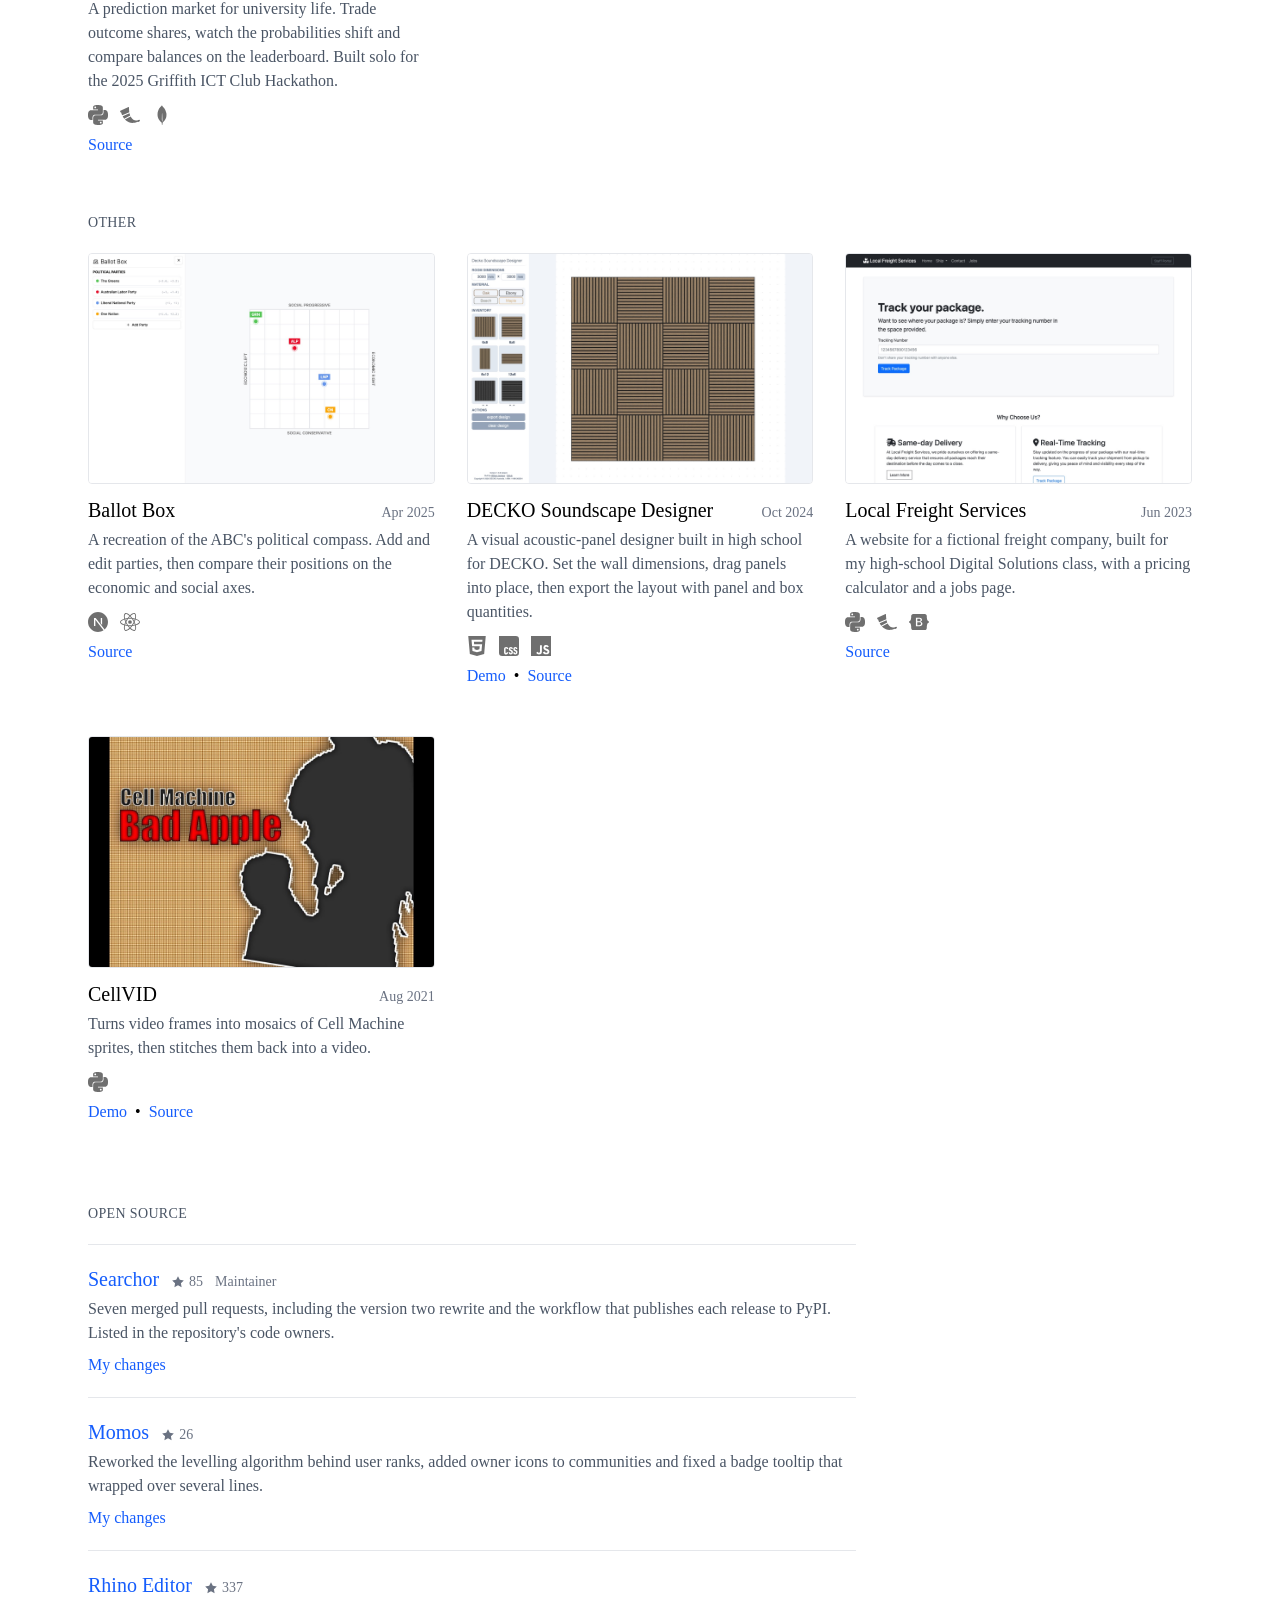
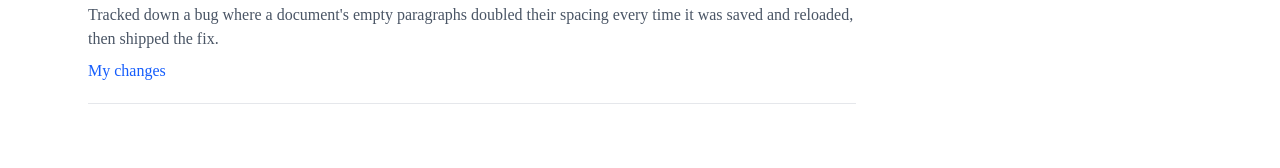
==== commit 91455d45: "add open source section, demo links and cache-busted css Lists three projects I have contributed to," ====
--- a/projects/index.html
+++ b/projects/index.html
@@ -4,15 +4,13 @@
     <meta charset="UTF-8" />
     <meta name="viewport" content="width=device-width, initial-scale=1.0" />
     <title>Projects · William Jackson</title>
-    <link rel="stylesheet" href="../output.css" />
+    <link rel="stylesheet" href="../output.css?v=6df8875f" />
     <link rel="icon" href="../favicon.png" type="image/png" />
   </head>
   <body class="w-full min-h-full font-serif">
     <main class="max-w-6xl mx-auto px-6 py-16">
       <header class="mb-12">
-        <h1 class="text-3xl">
-          <a href="../" class="hover:underline">William Jackson</a>
-        </h1>
+        <h1 class="text-3xl"><a href="../">William Jackson</a></h1>
         <p class="text-md text-gray-600">
           Club websites, hackathon builds and other things I have made.
         </p>
@@ -23,6 +21,8 @@
             href="https://github.com/williamjaackson"
             class="text-blue-600 hover:underline"
             title="@williamjaackson"
+            target="_blank"
+            rel="noopener noreferrer"
             >GitHub</a
           >
         </div>
@@ -34,7 +34,11 @@
       </h2>
       <div class="grid gap-x-8 gap-y-12 sm:grid-cols-2 lg:grid-cols-3">
         <section>
-          <a href="https://griffithict.club" class="relative block group/img"
+          <a
+            href="https://griffithict.club"
+            class="relative block group/img"
+            target="_blank"
+            rel="noopener noreferrer"
             ><img
               src="./ict-club.jpg"
               alt="Griffith ICT Club homepage with its sponsors"
@@ -86,17 +90,25 @@
             <a
               href="https://griffithict.club"
               class="text-blue-600 hover:underline"
+              target="_blank"
+              rel="noopener noreferrer"
               >Demo</a
             ><span class="mx-2">•</span
             ><a
               href="https://github.com/williamjaackson/griffithict.club"
               class="text-blue-600 hover:underline"
-              >Source</a
-            >
-          </p>
-        </section>
-        <section>
-          <a href="https://griffithhiking.club" class="relative block group/img"
+              target="_blank"
+              rel="noopener noreferrer"
+              >Source</a
+            >
+          </p>
+        </section>
+        <section>
+          <a
+            href="https://griffithhiking.club"
+            class="relative block group/img"
+            target="_blank"
+            rel="noopener noreferrer"
             ><img
               src="./hiking-club.jpg"
               alt="Griffith Hiking Club homepage"
@@ -159,11 +171,15 @@
             <a
               href="https://griffithhiking.club"
               class="text-blue-600 hover:underline"
+              target="_blank"
+              rel="noopener noreferrer"
               >Demo</a
             ><span class="mx-2">•</span
             ><a
               href="https://github.com/williamjaackson/griffithhiking.club"
               class="text-blue-600 hover:underline"
+              target="_blank"
+              rel="noopener noreferrer"
               >Source</a
             >
           </p>
@@ -172,6 +188,8 @@
           <a
             href="https://github.com/williamjaackson/griffith-connect"
             class="relative block group/img"
+            target="_blank"
+            rel="noopener noreferrer"
             ><img
               src="./griffith-connect.png"
               alt="The Griffith Connect welcome message in Discord"
@@ -242,6 +260,8 @@
             <a
               href="https://github.com/williamjaackson/griffith-connect"
               class="text-blue-600 hover:underline"
+              target="_blank"
+              rel="noopener noreferrer"
               >Source</a
             >
           </p>
@@ -257,6 +277,8 @@
           <a
             href="https://github.com/williamjaackson/distributed-quantum-computing"
             class="relative block group/img"
+            target="_blank"
+            rel="noopener noreferrer"
             ><img
               src="./quantum.jpg"
               alt="Five-qubit GHZ simulation showing the qubit map and state vector"
@@ -319,6 +341,8 @@
             <a
               href="https://github.com/williamjaackson/distributed-quantum-computing"
               class="text-blue-600 hover:underline"
+              target="_blank"
+              rel="noopener noreferrer"
               >Source</a
             >
           </p>
@@ -327,6 +351,8 @@
           <a
             href="https://github.com/williamjaackson/cogni.lol"
             class="relative block group/img"
+            target="_blank"
+            rel="noopener noreferrer"
             ><img
               src="./cogni-home.jpg"
               alt="Cogni.lol homepage"
@@ -398,6 +424,8 @@
             <a
               href="https://github.com/williamjaackson/cogni.lol"
               class="text-blue-600 hover:underline"
+              target="_blank"
+              rel="noopener noreferrer"
               >Source</a
             >
           </p>
@@ -406,6 +434,8 @@
           <a
             href="https://github.com/williamjaackson/my-score"
             class="relative block group/img"
+            target="_blank"
+            rel="noopener noreferrer"
             ><img
               src="./my-score.jpg"
               alt="The My Score dashboard with illustrative scores"
@@ -457,6 +487,8 @@
             <a
               href="https://github.com/williamjaackson/my-score"
               class="text-blue-600 hover:underline"
+              target="_blank"
+              rel="noopener noreferrer"
               >Source</a
             >
           </p>
@@ -465,6 +497,8 @@
           <a
             href="https://github.com/williamjaackson/griffith-punters"
             class="relative block group/img"
+            target="_blank"
+            rel="noopener noreferrer"
             ><img
               src="./griffith-punters.jpg"
               alt="A Griffith Punters market with sample data"
@@ -516,6 +550,8 @@
             <a
               href="https://github.com/williamjaackson/griffith-punters"
               class="text-blue-600 hover:underline"
+              target="_blank"
+              rel="noopener noreferrer"
               >Source</a
             >
           </p>
@@ -531,6 +567,8 @@
           <a
             href="https://github.com/williamjaackson/ballot-box"
             class="relative block group/img"
+            target="_blank"
+            rel="noopener noreferrer"
             ><img
               src="./ballot-box.jpg"
               alt="The Ballot Box political compass and party editor"
@@ -571,14 +609,18 @@
             <a
               href="https://github.com/williamjaackson/ballot-box"
               class="text-blue-600 hover:underline"
-              >Source</a
-            >
-          </p>
-        </section>
-        <section>
-          <a
-            href="https://github.com/williamjaackson/decko-soundscape"
-            class="relative block group/img"
+              target="_blank"
+              rel="noopener noreferrer"
+              >Source</a
+            >
+          </p>
+        </section>
+        <section>
+          <a
+            href="https://williamjaackson.github.io/decko-soundscape/"
+            class="relative block group/img"
+            target="_blank"
+            rel="noopener noreferrer"
             ><img
               src="./decko-soundscape.jpg"
               alt="Acoustic panels arranged in the Soundscape designer"
@@ -628,8 +670,17 @@
           </ul>
           <p class="mt-2">
             <a
+              href="https://williamjaackson.github.io/decko-soundscape/"
+              class="text-blue-600 hover:underline"
+              target="_blank"
+              rel="noopener noreferrer"
+              >Demo</a
+            ><span class="mx-2">•</span
+            ><a
               href="https://github.com/williamjaackson/decko-soundscape"
               class="text-blue-600 hover:underline"
+              target="_blank"
+              rel="noopener noreferrer"
               >Source</a
             >
           </p>
@@ -638,6 +689,8 @@
           <a
             href="https://github.com/williamjaackson/local-freight-services"
             class="relative block group/img"
+            target="_blank"
+            rel="noopener noreferrer"
             ><img
               src="./local-freight.jpg"
               alt="Local Freight Services homepage"
@@ -688,6 +741,8 @@
             <a
               href="https://github.com/williamjaackson/local-freight-services"
               class="text-blue-600 hover:underline"
+              target="_blank"
+              rel="noopener noreferrer"
               >Source</a
             >
           </p>
@@ -696,6 +751,8 @@
           <a
             href="https://www.youtube.com/watch?v=GOGt6hSMo48"
             class="relative block group/img"
+            target="_blank"
+            rel="noopener noreferrer"
             ><img
               src="./cellvid-bad-apple.jpg"
               alt="Bad Apple rendered with CellVID"
@@ -726,16 +783,138 @@
             <a
               href="https://www.youtube.com/watch?v=GOGt6hSMo48"
               class="text-blue-600 hover:underline"
+              target="_blank"
+              rel="noopener noreferrer"
               >Demo</a
             ><span class="mx-2">•</span
             ><a
               href="https://github.com/williamjaackson/CellVID"
               class="text-blue-600 hover:underline"
+              target="_blank"
+              rel="noopener noreferrer"
               >Source</a
             >
           </p>
         </section>
       </div>
+      <h2 class="text-gray-600 tracking-wide uppercase text-sm mb-5 mt-20">
+        Open source
+      </h2>
+      <ul class="max-w-3xl border-t border-gray-200">
+        <li class="border-b border-gray-200 py-5">
+          <div class="flex flex-wrap items-baseline gap-x-3">
+            <a
+              href="https://github.com/ArjunSharda/Searchor"
+              class="text-xl text-blue-600 hover:underline"
+              target="_blank"
+              rel="noopener noreferrer"
+              >Searchor</a
+            >
+            <span class="text-sm text-gray-500"
+              ><svg
+                xmlns="http://www.w3.org/2000/svg"
+                viewBox="0 0 24 24"
+                fill="currentColor"
+                aria-hidden="true"
+                class="inline h-3.5 w-3.5 mr-1 align-[-0.26em]"
+              >
+                <path
+                  d="m12 2 3.09 6.26L22 9.27l-5 4.87 1.18 6.88L12 17.77l-6.18 3.25L7 14.14l-5-4.87 6.91-1.01z"
+                /></svg
+              >85<span class="sr-only"> stars</span></span
+            ><span class="text-sm text-gray-500">Maintainer</span>
+          </div>
+          <p class="text-gray-600 mt-1">
+            Seven merged pull requests, including the version two rewrite and
+            the workflow that publishes each release to PyPI. Listed in the
+            repository's code owners.
+          </p>
+          <p class="mt-2">
+            <a
+              href="https://github.com/ArjunSharda/Searchor/pulls?q=is%3Apr+author%3Awilliamjaackson"
+              class="text-blue-600 hover:underline"
+              target="_blank"
+              rel="noopener noreferrer"
+              >My changes</a
+            >
+          </p>
+        </li>
+        <li class="border-b border-gray-200 py-5">
+          <div class="flex flex-wrap items-baseline gap-x-3">
+            <a
+              href="https://github.com/Nawang17/momos-client"
+              class="text-xl text-blue-600 hover:underline"
+              target="_blank"
+              rel="noopener noreferrer"
+              >Momos</a
+            >
+            <span class="text-sm text-gray-500"
+              ><svg
+                xmlns="http://www.w3.org/2000/svg"
+                viewBox="0 0 24 24"
+                fill="currentColor"
+                aria-hidden="true"
+                class="inline h-3.5 w-3.5 mr-1 align-[-0.26em]"
+              >
+                <path
+                  d="m12 2 3.09 6.26L22 9.27l-5 4.87 1.18 6.88L12 17.77l-6.18 3.25L7 14.14l-5-4.87 6.91-1.01z"
+                /></svg
+              >26<span class="sr-only"> stars</span></span
+            >
+          </div>
+          <p class="text-gray-600 mt-1">
+            Reworked the levelling algorithm behind user ranks, added owner
+            icons to communities and fixed a badge tooltip that wrapped over
+            several lines.
+          </p>
+          <p class="mt-2">
+            <a
+              href="https://github.com/Nawang17/momos-client/pulls?q=is%3Apr+author%3Awilliamjaackson"
+              class="text-blue-600 hover:underline"
+              target="_blank"
+              rel="noopener noreferrer"
+              >My changes</a
+            >
+          </p>
+        </li>
+        <li class="border-b border-gray-200 py-5">
+          <div class="flex flex-wrap items-baseline gap-x-3">
+            <a
+              href="https://github.com/KonnorRogers/rhino-editor"
+              class="text-xl text-blue-600 hover:underline"
+              target="_blank"
+              rel="noopener noreferrer"
+              >Rhino Editor</a
+            >
+            <span class="text-sm text-gray-500"
+              ><svg
+                xmlns="http://www.w3.org/2000/svg"
+                viewBox="0 0 24 24"
+                fill="currentColor"
+                aria-hidden="true"
+                class="inline h-3.5 w-3.5 mr-1 align-[-0.26em]"
+              >
+                <path
+                  d="m12 2 3.09 6.26L22 9.27l-5 4.87 1.18 6.88L12 17.77l-6.18 3.25L7 14.14l-5-4.87 6.91-1.01z"
+                /></svg
+              >337<span class="sr-only"> stars</span></span
+            >
+          </div>
+          <p class="text-gray-600 mt-1">
+            Tracked down a bug where a document's empty paragraphs doubled their
+            spacing every time it was saved and reloaded, then shipped the fix.
+          </p>
+          <p class="mt-2">
+            <a
+              href="https://github.com/KonnorRogers/rhino-editor/pulls?q=is%3Apr+author%3Awilliamjaackson"
+              class="text-blue-600 hover:underline"
+              target="_blank"
+              rel="noopener noreferrer"
+              >My changes</a
+            >
+          </p>
+        </li>
+      </ul>
     </main>
     <script>
       document.addEventListener("click", (e) => {
--- a/output.css
+++ b/output.css
@@ -16,6 +16,8 @@
     --color-gray-800: oklch(27.8% 0.033 256.848);
     --color-white: #fff;
     --spacing: 0.25rem;
+    --container-2xl: 42rem;
+    --container-3xl: 48rem;
     --container-6xl: 72rem;
     --text-xs: 0.75rem;
     --text-xs--line-height: calc(1 / 0.75);
@@ -183,9 +185,23 @@
   .pointer-events-none {
     pointer-events: none;
   }
+  .sr-only {
+    position: absolute;
+    width: 1px;
+    height: 1px;
+    padding: 0;
+    margin: -1px;
+    overflow: hidden;
+    clip-path: inset(50%);
+    white-space: nowrap;
+    border-width: 0;
+  }
   .absolute {
     position: absolute;
   }
+  .fixed {
+    position: fixed;
+  }
   .relative {
     position: relative;
   }
@@ -219,18 +235,33 @@
   .mt-3 {
     margin-top: calc(var(--spacing) * 3);
   }
+  .mt-4 {
+    margin-top: calc(var(--spacing) * 4);
+  }
   .mt-14 {
     margin-top: calc(var(--spacing) * 14);
   }
+  .mt-20 {
+    margin-top: calc(var(--spacing) * 20);
+  }
+  .mr-1 {
+    margin-right: var(--spacing);
+  }
   .mb-1\.5 {
     margin-bottom: calc(var(--spacing) * 1.5);
   }
   .mb-5 {
     margin-bottom: calc(var(--spacing) * 5);
   }
+  .mb-8 {
+    margin-bottom: calc(var(--spacing) * 8);
+  }
   .mb-12 {
     margin-bottom: calc(var(--spacing) * 12);
   }
+  .mb-14 {
+    margin-bottom: calc(var(--spacing) * 14);
+  }
   .block {
     display: block;
   }
@@ -243,9 +274,15 @@
   .hidden {
     display: none;
   }
+  .inline {
+    display: inline;
+  }
   .aspect-\[3\/2\] {
     aspect-ratio: 3/2;
   }
+  .h-3\.5 {
+    height: calc(var(--spacing) * 3.5);
+  }
   .h-5 {
     height: calc(var(--spacing) * 5);
   }
@@ -258,6 +295,12 @@
   .min-h-full {
     min-height: 100%;
   }
+  .w-1\/2 {
+    width: calc(1 / 2 * 100%);
+  }
+  .w-3\.5 {
+    width: calc(var(--spacing) * 3.5);
+  }
   .w-5 {
     width: calc(var(--spacing) * 5);
   }
@@ -266,6 +309,12 @@
   }
   .w-full {
     width: 100%;
+  }
+  .max-w-2xl {
+    max-width: var(--container-2xl);
+  }
+  .max-w-3xl {
+    max-width: var(--container-3xl);
   }
   .max-w-6xl {
     max-width: var(--container-6xl);
@@ -301,6 +350,9 @@
   .gap-3 {
     gap: calc(var(--spacing) * 3);
   }
+  .gap-x-3 {
+    column-gap: calc(var(--spacing) * 3);
+  }
   .gap-x-8 {
     column-gap: calc(var(--spacing) * 8);
   }
@@ -314,6 +366,14 @@
     border-style: var(--tw-border-style);
     border-width: 1px;
   }
+  .border-t {
+    border-top-style: var(--tw-border-style);
+    border-top-width: 1px;
+  }
+  .border-b {
+    border-bottom-style: var(--tw-border-style);
+    border-bottom-width: 1px;
+  }
   .border-gray-200 {
     border-color: var(--color-gray-200);
   }
@@ -338,11 +398,17 @@
   .py-0\.5 {
     padding-block: calc(var(--spacing) * 0.5);
   }
+  .py-5 {
+    padding-block: calc(var(--spacing) * 5);
+  }
   .py-16 {
     padding-block: calc(var(--spacing) * 16);
   }
   .text-center {
     text-align: center;
+  }
+  .align-\[-0\.26em\] {
+    vertical-align: -0.26em;
   }
   .font-serif {
     font-family: var(--font-serif);
@@ -415,6 +481,9 @@
   @media (width >= 40rem) {
     .sm\:grid-cols-2 {
       grid-template-columns: repeat(2, minmax(0, 1fr));
+    }
+    .sm\:px-12 {
+      padding-inline: calc(var(--spacing) * 12);
     }
   }
   @media (width >= 64rem) {
